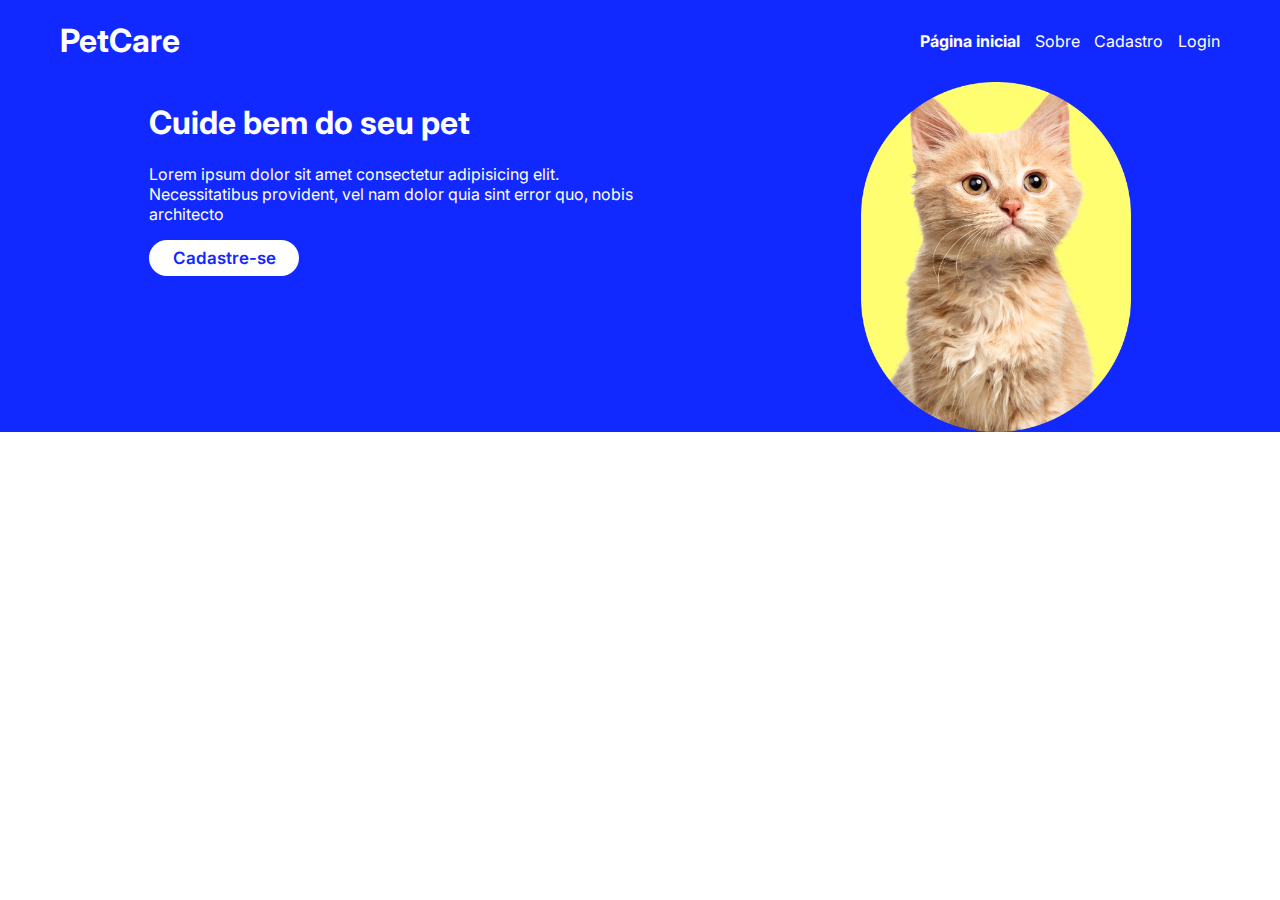
==== index.html @ f3a714e7 "Adição de botão na tela inicial e ajustes no css" ====
<!DOCTYPE html>
<html lang="en">
<head>
    <meta charset="UTF-8">
    <meta name="viewport" content="width=device-width, initial-scale=1.0">

    <title>Home</title>

    <script src="js/script.js"></script>
    <link rel="stylesheet" href="css/style.css">
    <link rel="preconnect" href="https://fonts.gstatic.com">
</head>
<body>
    <div class="header">
        <div class="container">
            <h1 class="titulo">PetCare</h1>
            <ul class="navbar">
                <li>
                    <a href="#" class="selecionado">Página inicial</a>
                </li>
                <li>
                    <a href="#sobre">Sobre</a>
                </li>
                <li>
                    <a href="cadastro.html">Cadastro</a>
                </li>
                <li>
                    <a href="login.html">Login</a>
                </li>
            </ul>
        </div>
    </div>

    <div class="banner">
        <div class="container">
            <div class="container-texto">
                <h1 class="titulo">Cuide bem do seu pet</h1>
                <p>Lorem ipsum dolor sit amet consectetur adipisicing elit. Necessitatibus provident, vel nam dolor quia sint error quo, nobis architecto</p>

                <button class="btn-cadastro">Cadastre-se</button>
            </div>
            <div class="banner-imagem">
                <img src="assets/img-banner-gato.png" alt="Imagem de um gato">
            </div>
        </div>
    </div>

    <div id="sobre">


    </div>
</body>
</html>
---- css/style.css ----
@import url('https://fonts.googleapis.com/css2?family=Inter:ital,opsz,wght@0,14..32,100..900;1,14..32,100..900&family=Poppins:ital,wght@0,100;0,200;0,300;0,400;0,500;0,600;0,700;0,800;0,900;1,100;1,200;1,300;1,400;1,500;1,600;1,700;1,800;1,900&display=swap');

body {
    font-family: "Inter", sans-serif;
    margin: 0;
    padding: 0;
    color: #ffffff;
  }

.header .container {
    height: 20%;
    background-color: #1129FF;
    padding: 0px 60px 0px 60px;
    justify-content: space-between;
}

.header a {
    text-decoration: none;
    color: #ffffff;
}

.navbar {
    width: 300px;
    display: flex;
      align-items: center;
      justify-content: space-between;
      list-style: none;
      color: #ffffff;
}

.selecionado {
    font-weight: 700;
}

.container {
    display: flex;
    background-color: #1129FF;
    justify-content: center;
}

.banner .container {
    gap: 200px
}

.container-texto{
    width: 40%;
}

.banner-imagem img {
    height: 100%;
}

.banner .container {
    height: 350px;
}

.btn-cadastro {
    background-color: #ffffff;
    color: #1129FF;
    font-weight: 600;
    border: none;
    border-radius: 30px;
    padding: 5px 15px 5px 15px;
    width: 150px;
    height: 36px;
    font-size: 17px;
    font-family: "Inter", sans-serif;
}
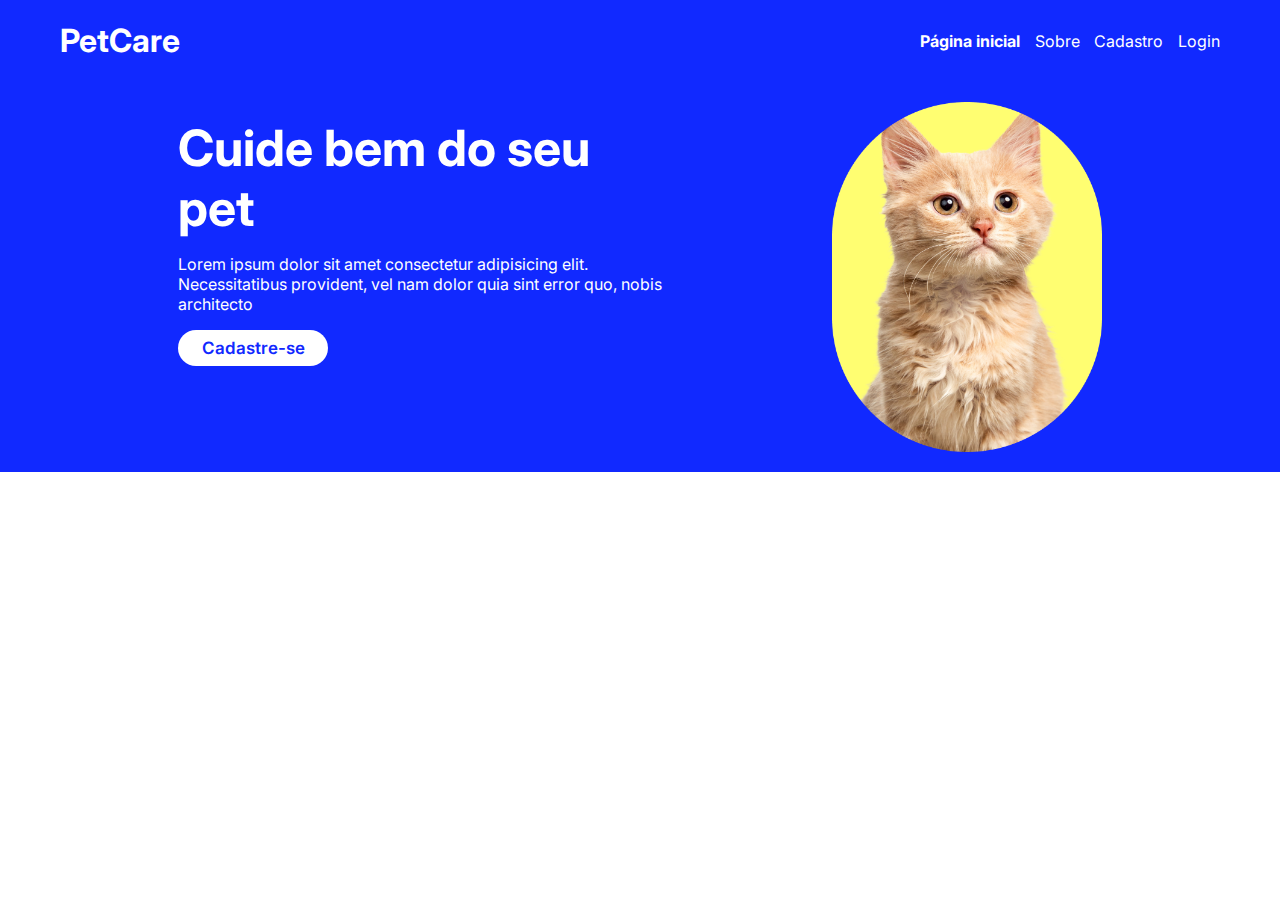
==== commit d504de85: "Ajuste no css da página inicial" ====
--- a/index.html
+++ b/index.html
@@ -13,7 +13,7 @@
 <body>
     <div class="header">
         <div class="container">
-            <h1 class="titulo">PetCare</h1>
+            <h1>PetCare</h1>
             <ul class="navbar">
                 <li>
                     <a href="#" class="selecionado">Página inicial</a>
@@ -37,7 +37,7 @@
                 <h1 class="titulo">Cuide bem do seu pet</h1>
                 <p>Lorem ipsum dolor sit amet consectetur adipisicing elit. Necessitatibus provident, vel nam dolor quia sint error quo, nobis architecto</p>
 
-                <button class="btn-cadastro">Cadastre-se</button>
+                <a href="cadastro.html"><button class="btn-cadastro">Cadastre-se</button></a>
             </div>
             <div class="banner-imagem">
                 <img src="assets/img-banner-gato.png" alt="Imagem de um gato">
--- a/css/style.css
+++ b/css/style.css
@@ -35,15 +35,18 @@
 .container {
     display: flex;
     background-color: #1129FF;
-    justify-content: center;
-}
-
-.banner .container {
-    gap: 200px
+    justify-content: space-evenly;
 }
 
 .container-texto{
     width: 40%;
+    align-self: center;
+    padding: 0px 0px 70px 0px;
+}
+
+.titulo {
+    font-size: 50px;
+    margin: auto;
 }
 
 .banner-imagem img {
@@ -52,6 +55,7 @@
 
 .banner .container {
     height: 350px;
+    padding: 20px;
 }
 
 .btn-cadastro {
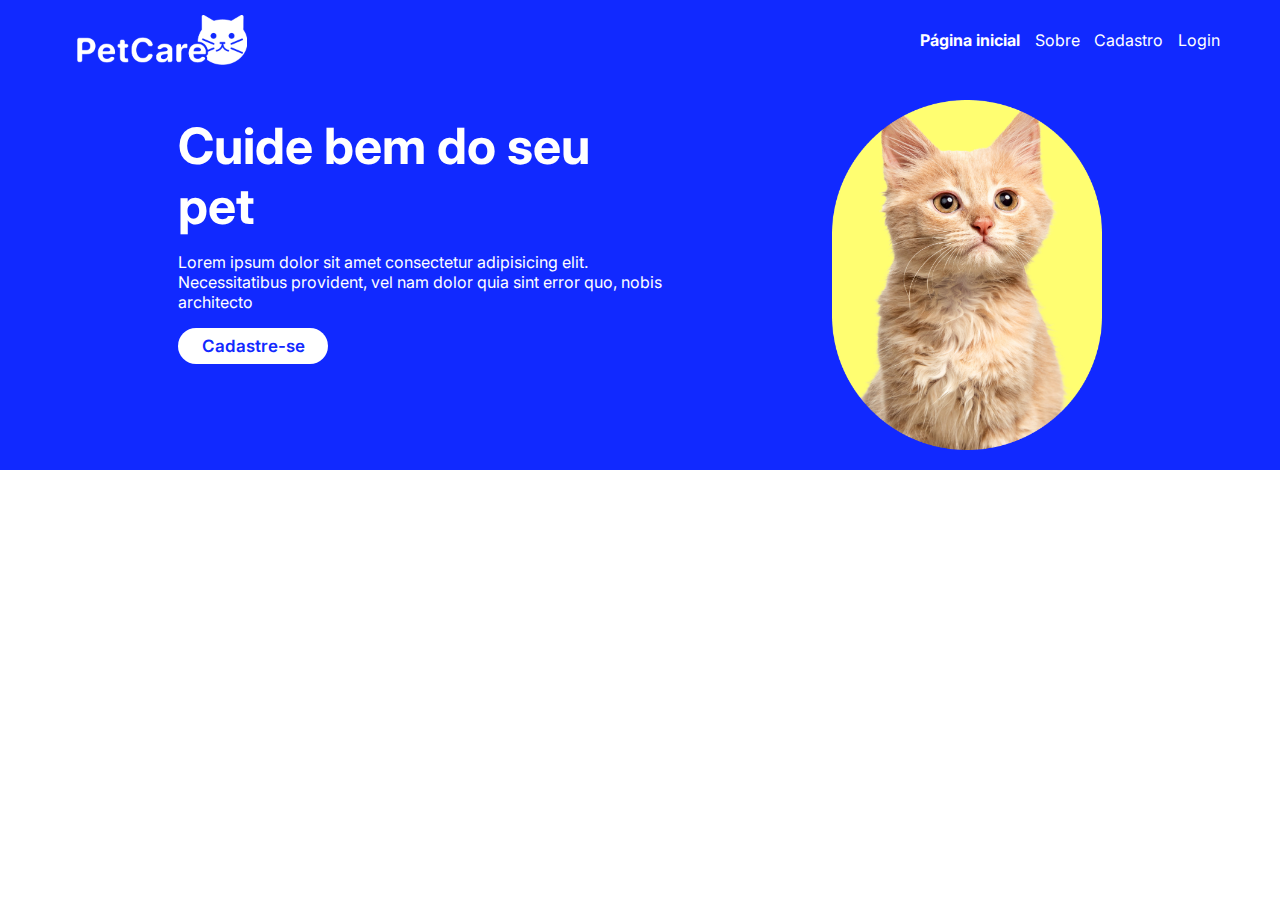
==== commit e8a8846d: "Adição da navbar nas páginas HTML" ====
--- a/index.html
+++ b/index.html
@@ -4,7 +4,7 @@
     <meta charset="UTF-8">
     <meta name="viewport" content="width=device-width, initial-scale=1.0">
 
-    <title>Home</title>
+    <title>Página inicial</title>
 
     <script src="js/script.js"></script>
     <link rel="stylesheet" href="css/style.css">
@@ -13,7 +13,9 @@
 <body>
     <div class="header">
         <div class="container">
-            <h1>PetCare</h1>
+            <div class="logo">
+                <img src="assets/logo-branco.png" alt="">
+            </div>
             <ul class="navbar">
                 <li>
                     <a href="#" class="selecionado">Página inicial</a>
@@ -46,8 +48,7 @@
     </div>
 
     <div id="sobre">
-
-
+        <p>Lorem ipsum dolor sit amet consectetur adipisicing elit. Amet quidem praesentium inventore voluptatibus quo voluptatum ipsam itaque quibusdam consequuntur nihil corrupti cumque possimus, assumenda placeat rem quae magni hic aliquid! Lorem ipsum, dolor sit amet consectetur adipisicing elit. Minus ipsa tenetur eaque repellendus voluptatibus. Nemo, quaerat ducimus iure vitae voluptatibus tempora architecto non accusamus, corrupti excepturi corporis nesciunt. Eum, ipsam! Lorem ipsum dolor, sit amet consectetur adipisicing elit. A dolores pariatur eum quod. Maxime impedit autem iure perspiciatis perferendis laboriosam, tempore dolorum quasi voluptatum expedita ea quae qui praesentium earum!</p>
     </div>
 </body>
 </html>
--- a/css/style.css
+++ b/css/style.css
@@ -6,6 +6,15 @@
     padding: 0;
     color: #ffffff;
   }
+
+.logo{
+    padding: 15px;
+    height: 50px;
+}
+
+.logo img{
+    height: 100%;
+}
 
 .header .container {
     height: 20%;
@@ -59,6 +68,7 @@
 }
 
 .btn-cadastro {
+    cursor: pointer;
     background-color: #ffffff;
     color: #1129FF;
     font-weight: 600;
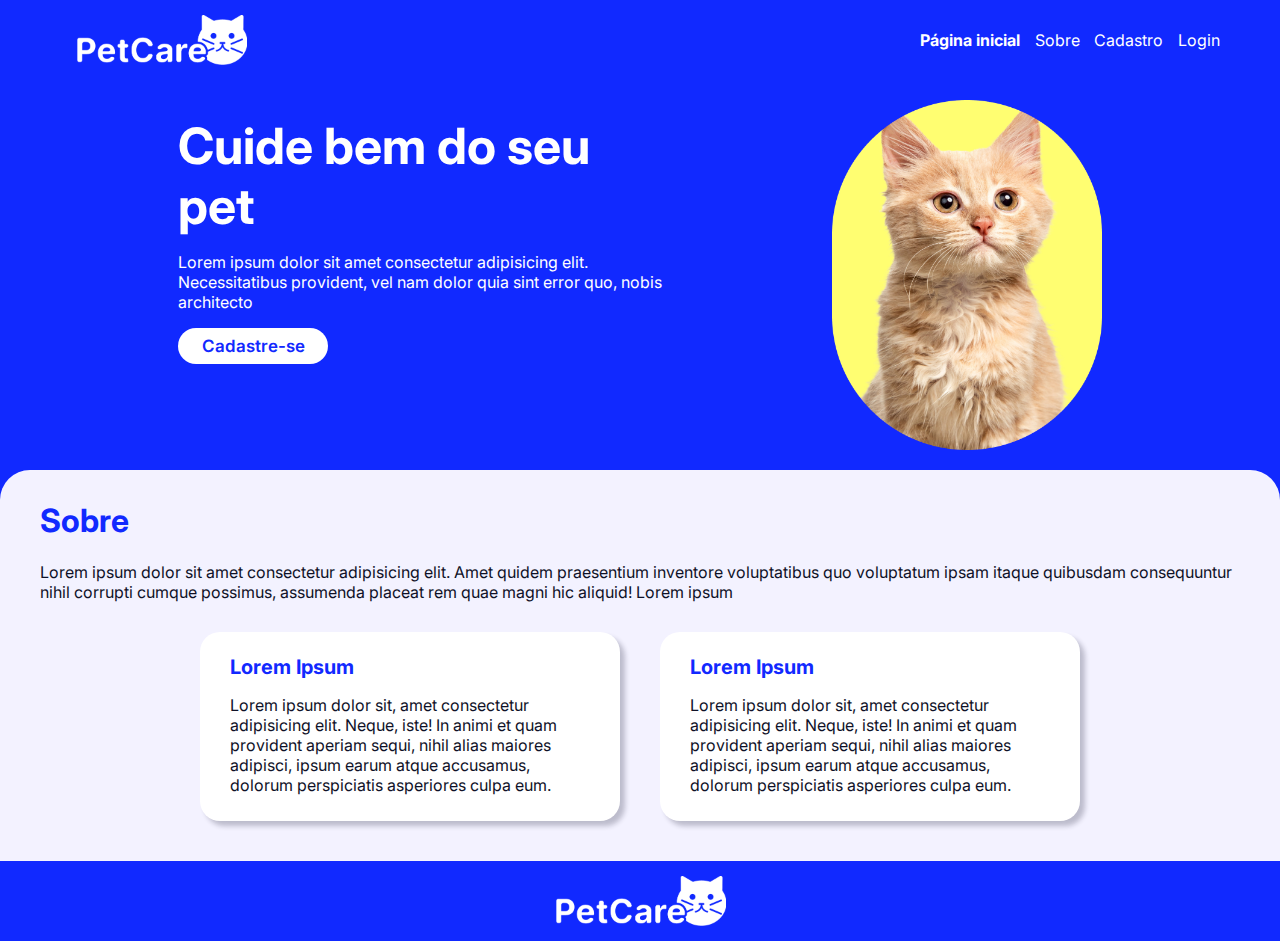
==== commit 0bc9a293: "Adĩção do favicon nas páginas, adição de nova seção na página inicial e adição do footer" ====
--- a/index.html
+++ b/index.html
@@ -9,6 +9,7 @@
     <script src="js/script.js"></script>
     <link rel="stylesheet" href="css/style.css">
     <link rel="preconnect" href="https://fonts.gstatic.com">
+    <link rel="shortcut icon" href="assets/logo-gato-branco.png" type="image/x-icon">
 </head>
 <body>
     <div class="header">
@@ -48,7 +49,29 @@
     </div>
 
     <div id="sobre">
-        <p>Lorem ipsum dolor sit amet consectetur adipisicing elit. Amet quidem praesentium inventore voluptatibus quo voluptatum ipsam itaque quibusdam consequuntur nihil corrupti cumque possimus, assumenda placeat rem quae magni hic aliquid! Lorem ipsum, dolor sit amet consectetur adipisicing elit. Minus ipsa tenetur eaque repellendus voluptatibus. Nemo, quaerat ducimus iure vitae voluptatibus tempora architecto non accusamus, corrupti excepturi corporis nesciunt. Eum, ipsam! Lorem ipsum dolor, sit amet consectetur adipisicing elit. A dolores pariatur eum quod. Maxime impedit autem iure perspiciatis perferendis laboriosam, tempore dolorum quasi voluptatum expedita ea quae qui praesentium earum!</p>
+        <div class="container-texto">
+            <h1>Sobre</h1>
+            <p>Lorem ipsum dolor sit amet consectetur adipisicing elit. Amet quidem praesentium inventore voluptatibus quo voluptatum ipsam itaque quibusdam consequuntur nihil corrupti cumque possimus, assumenda placeat rem quae magni hic aliquid! Lorem ipsum</p>
+        </div>
+
+        <div class="container-cards">
+            <div class="card">
+                <h1>Lorem Ipsum</h1>
+                <p>Lorem ipsum dolor sit, amet consectetur adipisicing elit. Neque, iste! In animi et quam provident aperiam sequi, nihil alias maiores adipisci, ipsum earum atque accusamus, dolorum perspiciatis asperiores culpa eum.</p>
+            </div>
+            <div class="card">
+                <h1>Lorem Ipsum</h1>
+                <p>Lorem ipsum dolor sit, amet consectetur adipisicing elit. Neque, iste! In animi et quam provident aperiam sequi, nihil alias maiores adipisci, ipsum earum atque accusamus, dolorum perspiciatis asperiores culpa eum.</p>
+            </div>
+        </div>
+    </div>
+
+    <div class="footer">
+        <div class="container">
+            <div class="logo">
+                <img src="assets/logo-branco.png" alt="">
+            </div>
+        </div>
     </div>
 </body>
 </html>
--- a/css/style.css
+++ b/css/style.css
@@ -5,6 +5,7 @@
     margin: 0;
     padding: 0;
     color: #ffffff;
+    background-color: #1129FF;
   }
 
 .logo{
@@ -28,6 +29,10 @@
     color: #ffffff;
 }
 
+.header a:hover {
+    font-weight: 700;
+}
+
 .navbar {
     width: 300px;
     display: flex;
@@ -47,7 +52,7 @@
     justify-content: space-evenly;
 }
 
-.container-texto{
+.banner .container-texto{
     width: 40%;
     align-self: center;
     padding: 0px 0px 70px 0px;
@@ -79,4 +84,40 @@
     height: 36px;
     font-size: 17px;
     font-family: "Inter", sans-serif;
+}
+
+#sobre {
+    padding: 10px 40px 10px 40px;
+    color: #0F1127;
+    background-color: #F3F2FF;
+    border-radius: 30px 30px 0px 0px;
+}
+
+#sobre h1{
+    color: #1129FF;
+}
+
+.container-cards{
+    display: flex;
+    gap: 40px;
+    justify-content: center;
+    margin: 30px 0px;
+}
+
+.card{
+    padding: 10px 30px 10px 30px;
+    background-color: #ffffff;
+    border-radius: 20px;
+    width: 30%;
+    box-shadow: 5px 5px 5px hsla(235, 44%, 11%, 0.24);
+}
+
+.card h1{
+    font-size: 20px;
+}
+#footer{
+    position: absolute;
+    bottom: 0;
+    height: 70px;
+    background-color: #1129FF;
 }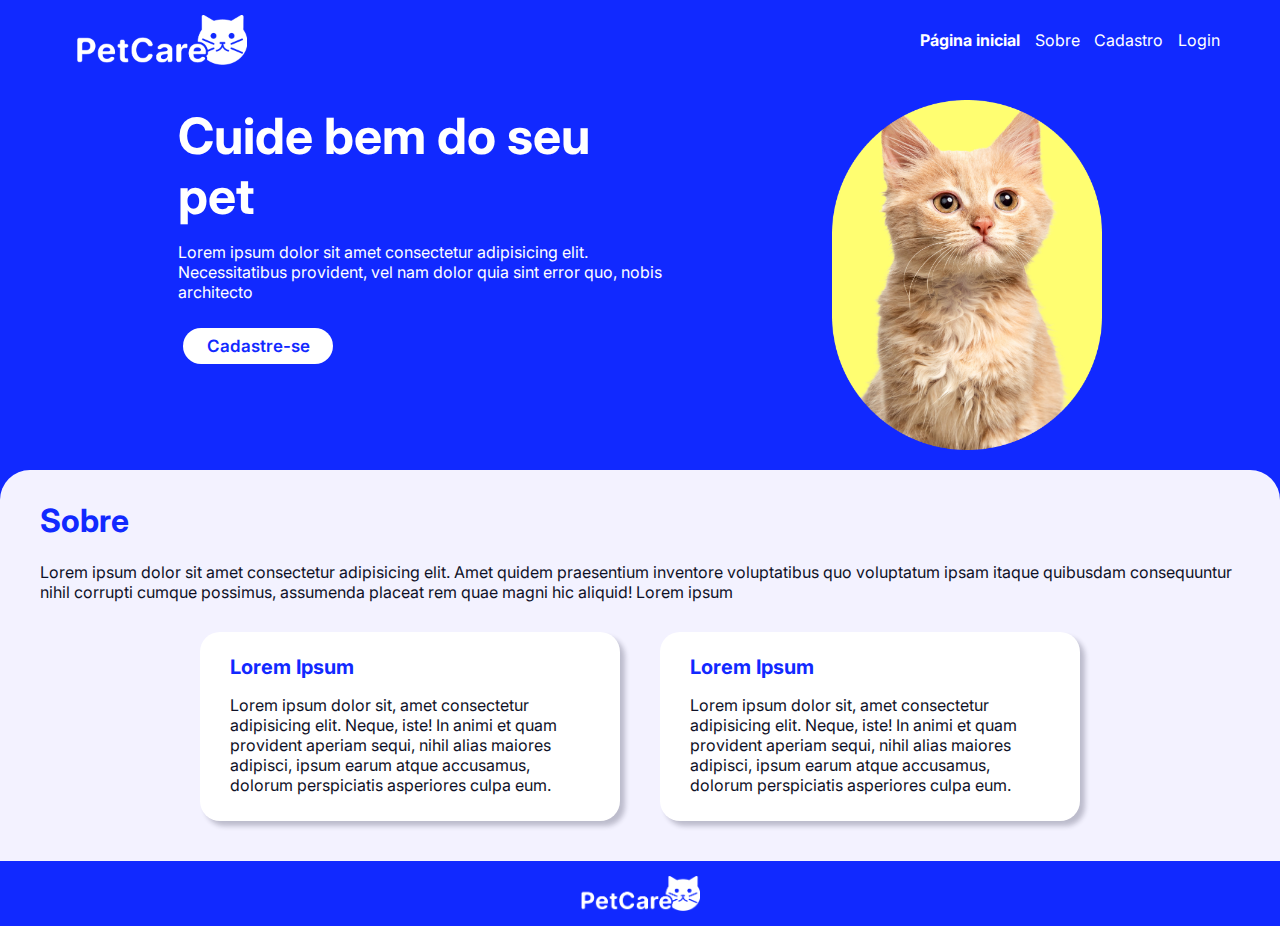
==== commit f064cfe7: "Criação e ajustes nas novas páginas" ====
--- a/index.html
+++ b/index.html
@@ -14,9 +14,11 @@
 <body>
     <div class="header">
         <div class="container">
-            <div class="logo">
-                <img src="assets/logo-branco.png" alt="">
-            </div>
+            <a href="index.html">
+                <div class="logo">
+                    <img src="assets/logo-branco.png" alt="">
+                </div>
+            </a>
             <ul class="navbar">
                 <li>
                     <a href="#" class="selecionado">Página inicial</a>
@@ -40,7 +42,7 @@
                 <h1 class="titulo">Cuide bem do seu pet</h1>
                 <p>Lorem ipsum dolor sit amet consectetur adipisicing elit. Necessitatibus provident, vel nam dolor quia sint error quo, nobis architecto</p>
 
-                <a href="cadastro.html"><button class="btn-cadastro">Cadastre-se</button></a>
+                <a href="cadastro.html"><button class="botao btn-branco">Cadastre-se</button></a>
             </div>
             <div class="banner-imagem">
                 <img src="assets/img-banner-gato.png" alt="Imagem de um gato">
--- a/css/style.css
+++ b/css/style.css
@@ -8,6 +8,7 @@
     background-color: #1129FF;
   }
 
+
 .logo{
     padding: 15px;
     height: 50px;
@@ -31,6 +32,7 @@
 
 .header a:hover {
     font-weight: 700;
+    transition: 0.4s;
 }
 
 .navbar {
@@ -48,7 +50,7 @@
 
 .container {
     display: flex;
-    background-color: #1129FF;
+    background-color: #F3F2FF;
     justify-content: space-evenly;
 }
 
@@ -68,17 +70,17 @@
 }
 
 .banner .container {
+    background-color: #1129FF;
     height: 350px;
     padding: 20px;
 }
 
-.btn-cadastro {
+.botao{
     cursor: pointer;
-    background-color: #ffffff;
-    color: #1129FF;
     font-weight: 600;
     border: none;
     border-radius: 30px;
+    margin: 10px 5px 10px 5px;
     padding: 5px 15px 5px 15px;
     width: 150px;
     height: 36px;
@@ -86,6 +88,11 @@
     font-family: "Inter", sans-serif;
 }
 
+.btn-branco {
+    background-color: #ffffff;
+    color: #1129FF;
+}
+
 #sobre {
     padding: 10px 40px 10px 40px;
     color: #0F1127;
@@ -115,9 +122,165 @@
 .card h1{
     font-size: 20px;
 }
-#footer{
-    position: absolute;
-    bottom: 0;
-    height: 70px;
-    background-color: #1129FF;
-}+
+.cadastro .container{
+    /* background-color: #F3F2FF; */
+    color: #0F1127;
+}
+
+.cadastro h1{
+    display: flex;
+    margin-bottom: 20px;
+    color: #1129FF;
+    justify-content: center;
+}
+
+.btn-azul {
+    background-color: #1129FF;
+    color: #ffffff;
+}
+
+.cadastro .container{
+    display: flex;
+    justify-content: center;
+    gap: 150px;
+    align-items: center;
+}
+
+.cadastro img {
+    padding: 30px;
+    height: 400px;
+}
+
+.container-campos{
+    height: 100%;
+    justify-items: center;
+}
+
+.ipt-campo{
+    width: 100%;
+    height: 20px;
+    padding: 5px;
+    background-color: #ffffff;
+    color: #757575;
+    border: 1px solid #0F1127;
+    border-radius: 2px;
+    margin: 5px 0px 10px 0px;
+}
+
+.ipt-campo:hover{
+    border: 1px solid #1129FF;
+    transition: 0.4s;
+}
+
+.btn-cinza{
+    border: 1px solid #0F1127;
+}
+
+.login .container{
+    display: flex;
+    justify-content: center;
+    gap: 150px;
+    align-items: center;
+}
+
+.login .container{
+    /* background-color: #F3F2FF; */
+    color: #0F1127;
+}
+
+.login h1{
+    display: flex;
+    margin-bottom: 20px;
+    color: #1129FF;
+    justify-content: center;
+}
+
+.login img {
+    padding: 30px;
+    height: 400px;
+}
+
+
+.cadastro p{
+    display: flex;
+    justify-content: center;
+}
+
+.login p{
+    display: flex;
+    justify-content: center;
+}
+
+.link{
+    text-decoration: none;
+    color: #1129FF;
+    font-weight: 700;
+}
+
+.footer .container{
+    background-color: #1129FF;
+}
+
+.footer .logo {
+    height: 35px;
+}
+
+
+.lista{
+    width: 100%;
+    height: 30px;
+    padding: 5px;
+    background-color: #ffffff;
+    color: #757575;
+    border: 1px solid #0F1127;
+    border-radius: 2px;
+    margin: 5px 0px 10px 0px;
+}
+
+.lista:hover{
+    border: 1px solid #1129FF;
+    transition: 0.4s;
+}
+
+.home .container{
+    display: flex;
+    flex-direction: column;
+    color: #0F1127;
+    height: 20%;
+    /* background-color: #F3F2FF; */
+    padding: 0px 60px 0px 60px;
+    justify-content: space-between;
+}
+
+.home h1{
+    color: #1129FF;
+    font-weight: 700;
+}
+
+.perfil h1{
+    color: #1129FF;
+    font-weight: 700;
+}
+
+.btn-azul-linha{
+    border: 1px solid #1129FF;
+    color: #1129FF;
+    width: 190px;
+    font-size: 15px;
+}
+
+.home .card-pets{
+    display: flex;
+    gap: 20px;
+    justify-content: center;
+    margin-bottom: 30px;
+}
+
+.card-pets .card{
+    width: 20%;
+}
+
+.card img{
+    width: 70px;
+}
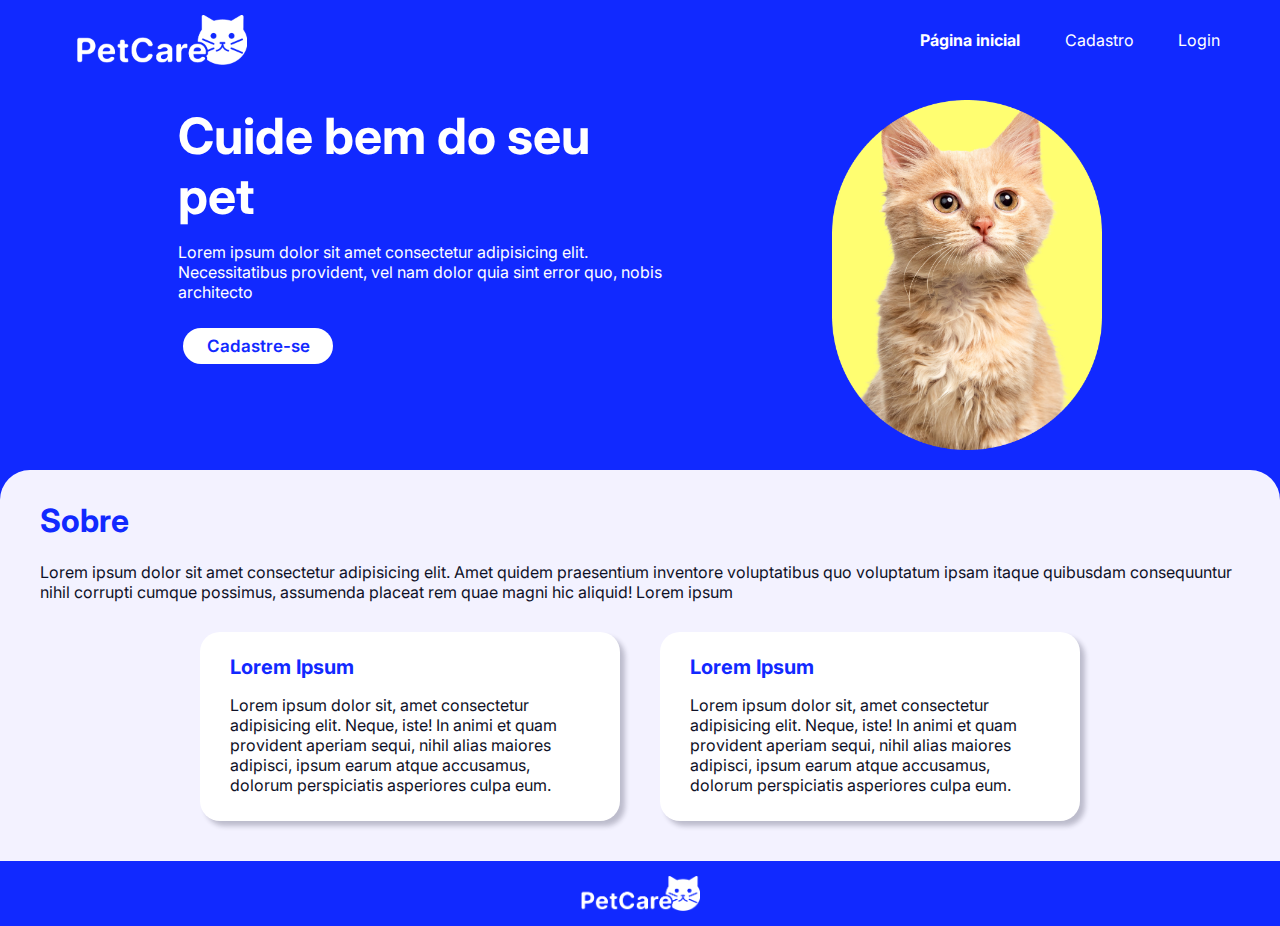
==== commit d54ef276: "Ajuste de link na navbar" ====
--- a/index.html
+++ b/index.html
@@ -22,9 +22,6 @@
             <ul class="navbar">
                 <li>
                     <a href="#" class="selecionado">Página inicial</a>
-                </li>
-                <li>
-                    <a href="#sobre">Sobre</a>
                 </li>
                 <li>
                     <a href="cadastro.html">Cadastro</a>
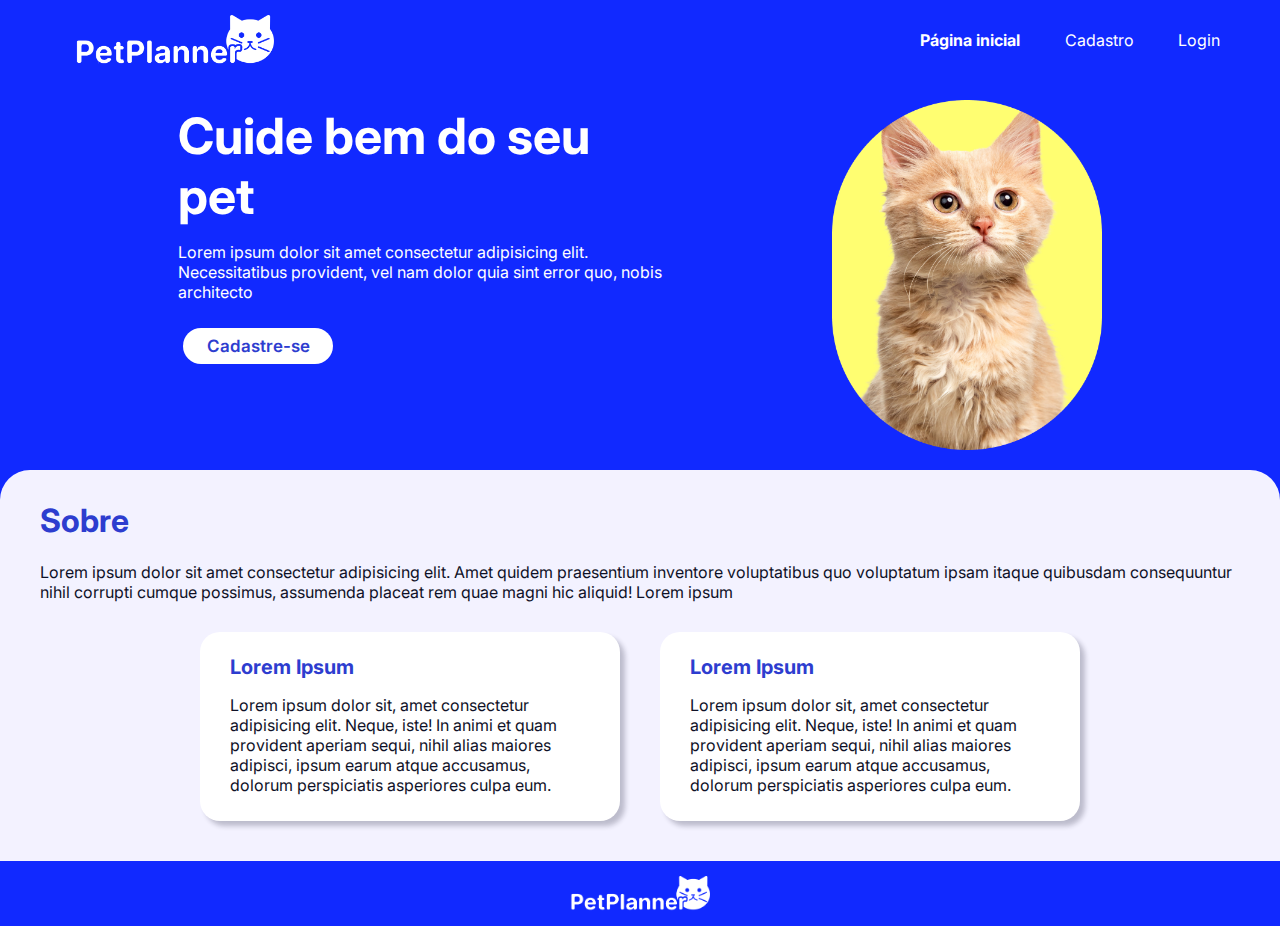
==== commit 872ca7c3: "Estruturação e estilização da página inicial do usuário" ====
--- a/index.html
+++ b/index.html
@@ -4,7 +4,7 @@
     <meta charset="UTF-8">
     <meta name="viewport" content="width=device-width, initial-scale=1.0">
 
-    <title>Página inicial</title>
+    <title>Página inicial - PetPlanner</title>
 
     <script src="js/script.js"></script>
     <link rel="stylesheet" href="css/style.css">
--- a/css/style.css
+++ b/css/style.css
@@ -90,7 +90,7 @@
 
 .btn-branco {
     background-color: #ffffff;
-    color: #1129FF;
+    color: #2d3dcf;
 }
 
 #sobre {
@@ -101,7 +101,7 @@
 }
 
 #sobre h1{
-    color: #1129FF;
+    color: #2d3dcf;
 }
 
 .container-cards{
@@ -131,7 +131,7 @@
 .cadastro h1{
     display: flex;
     margin-bottom: 20px;
-    color: #1129FF;
+    color: #2d3dcf;
     justify-content: center;
 }
 
@@ -166,6 +166,7 @@
     border: 1px solid #0F1127;
     border-radius: 2px;
     margin: 5px 0px 10px 0px;
+    font-family: "Inter", sans-serif;
 }
 
 .ipt-campo:hover{
@@ -192,7 +193,7 @@
 .login h1{
     display: flex;
     margin-bottom: 20px;
-    color: #1129FF;
+    color: #2d3dcf;
     justify-content: center;
 }
 
@@ -214,7 +215,7 @@
 
 .link{
     text-decoration: none;
-    color: #1129FF;
+    color: #2d3dcf;
     font-weight: 700;
 }
 
@@ -236,6 +237,7 @@
     border: 1px solid #0F1127;
     border-radius: 2px;
     margin: 5px 0px 10px 0px;
+    font-family: 'Inter', sans-serif;
 }
 
 .lista:hover{
@@ -254,18 +256,17 @@
 }
 
 .home h1{
-    color: #1129FF;
     font-weight: 700;
 }
 
 .perfil h1{
-    color: #1129FF;
+    color: #2d3dcf;
     font-weight: 700;
 }
 
 .btn-azul-linha{
-    border: 1px solid #1129FF;
-    color: #1129FF;
+    border: 1px solid #2d3dcf;
+    color: #2d3dcf;
     width: 190px;
     font-size: 15px;
 }
@@ -274,13 +275,78 @@
     display: flex;
     gap: 20px;
     justify-content: center;
-    margin-bottom: 30px;
-}
+    margin: 30px 0px 30px 0px;
+}
+
+.home .botao{
+    width: fit-content;
+}
+
+
+/* .lista-tarefas{
+    margin-top: 20px;
+    background-color: #ffffff;
+    padding: 5px 15px 5px 15px;
+    border-radius: 5px;
+} */
 
 .card-pets .card{
-    width: 20%;
+    height: 40%;
+    padding: 15px;
+    text-align: center;
 }
 
 .card img{
-    width: 70px;
-}
+    width: 100%;
+    border-radius: 10px;
+}
+
+.div-tabela{
+    height: 100%;
+    display: flex;
+    flex-direction: column;
+    align-items: center;
+    justify-content: center;
+    text-align: center;
+}
+
+#tabela {
+    margin-top: 10px;
+    border: 1px solid;
+    width: 85%;
+    border-collapse: collapse;
+    text-align: left;
+}
+
+#tarefa, th, td {
+    padding: 7px;
+    border: 1px solid #0F1127;
+    background-color: #ffffff;
+}
+
+#tarefa, th{
+    font-weight: 600;
+}
+
+.btn-tarefa{
+    font-size: 14px;
+    height: fit-content;
+    width: fit-content;
+    margin: 0;
+    align-self: center;
+}
+
+.lista-tarefas .container-campos{
+    display: flex;
+    justify-content: space-evenly;
+}
+
+.campos-tarefa{
+    display: flex;
+    flex-direction: column;
+}
+
+#p_mensagem{
+    margin: 10px 0px 0px 0px;
+    color: #646680;
+}